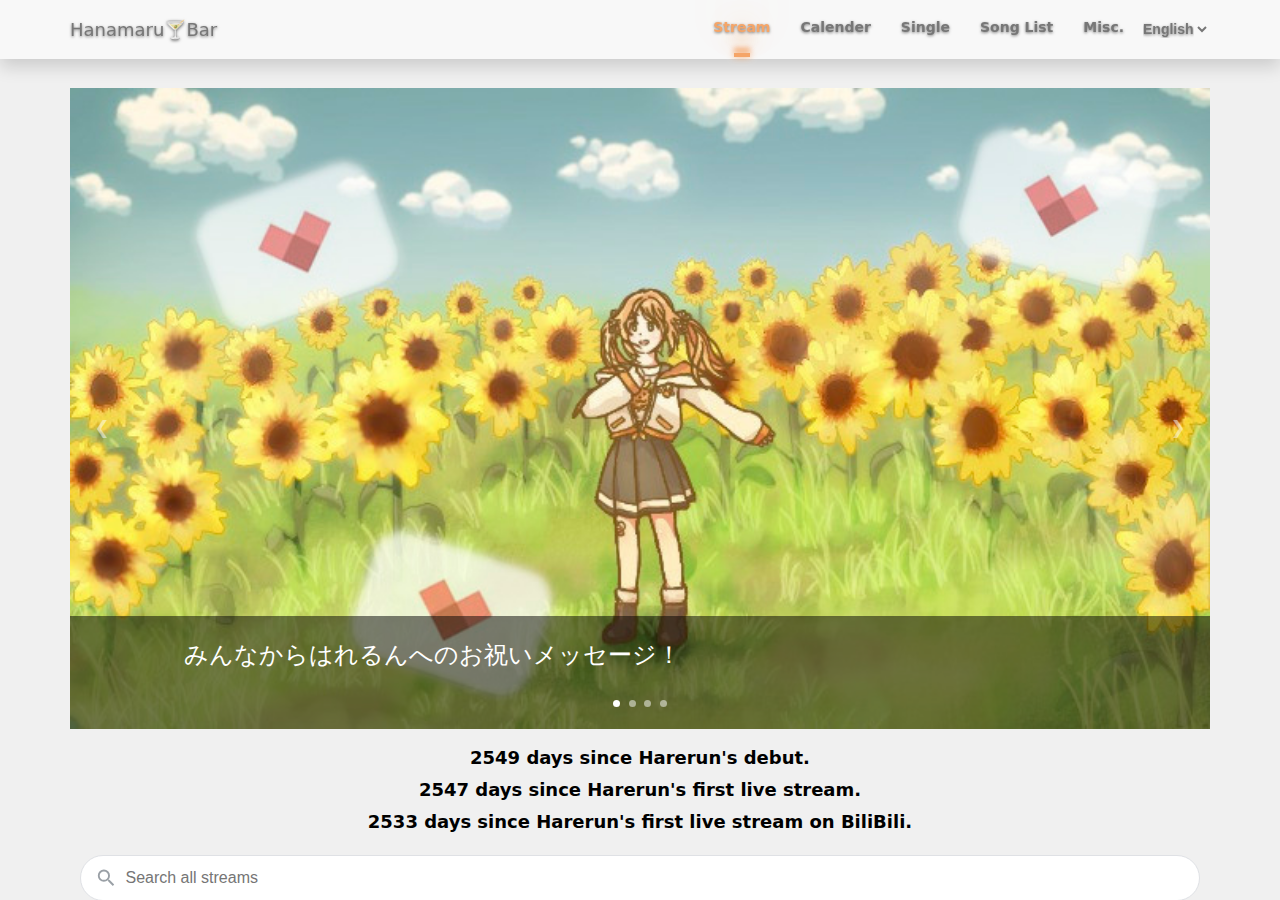
==== index.html @ 98b0ffb8 "Update the time format for Firefox" ====
<!DOCTYPE html>
<html lang="jp">
<head>
    <meta charset="utf-8">
    <meta http-equiv="X-UA-Compatible" content="IE=edge">
    <meta name="viewport" content="width=device-width, initial-scale=1">
    <!-- The above 3 meta tags *must* come first in the head; any other head content must come *after* these tags -->
    <meta name="description" content="">
    <meta name="author" content="saki">
    <link rel="icon" href="favicon.png">
    <!-- iOS Web App support -->
    <link rel="apple-touch-icon" href="ios-icon.png">
    <link rel="apple-touch-icon" sizes="60x60" href="touch-icon-60x60.png">
    <link rel="apple-touch-icon" sizes="76x76" href="touch-icon-76x76.png">
    <link rel="apple-touch-icon" sizes="120x120" href="touch-icon-120x120.png">
    <link rel="apple-touch-icon" sizes="152x152" href="touch-icon-152x152.png">
    <link rel="apple-touch-icon" sizes="167x167" href="touch-icon-167x167.png">
    <link rel="apple-touch-icon" sizes="180x180" href="touch-icon-180x180.png">
    <link rel="apple-touch-icon" sizes="1024x1024" href="touch-icon-1024x1024.png">
    <meta name="apple-mobile-web-app-status-bar-style" content="black">
    <meta name="apple-mobile-web-app-title" content="花丸はれるまとめ">
    <meta name="apple-mobile-web-app-capable" content="yes">

    <title>花丸はれるまとめ</title>
    <!-- CSS -->
    <link href="css/harerun.css?ver=4" rel="preload" crossorigin="anonymous" as="style">
    <link href="css/harerun.css?ver=4" rel="stylesheet" crossorigin="anonymous">
    <script type="text/javascript" src="js/theme-loader.js?dev=230320"></script>

    <!-- Global site tag (gtag.js) - Google Analytics -->
    <script async src="https://www.googletagmanager.com/gtag/js?id=G-SH2SCGTXYC"></script>
    <script>
        window.dataLayer = window.dataLayer || [];
        function gtag(){dataLayer.push(arguments);}
        gtag('js', new Date());
        gtag('config', 'G-SH2SCGTXYC');
    </script>
</head>
<body id="page-body">
<div class="scene" id="scene-splash">
    <img src="splash-icon.png" id="splash-icon" />
    <div id="splash-loader">
        <p id="splash-info"></p>
        <div id="splash-progress">
            <div id="splash-progressbar"></div>
        </div>
    </div>
</div>
<script type="text/javascript" src="js/app_boot.js?dev=230320"></script>
<div class="scene" id="scene-main">
    <header id="app-header">
        <div class="container">
            <a id="nav-brand"></a>
            <div id="navbar">
                <ul>
                    <li id="item-stream" class="nav-item active"><a class="nav-link" aria-current="page" href="#" id="nav-stream"></a></li>
                    <li id="item-calender" class="nav-item"><a class="nav-link" href="#calender" id="nav-calender"></a></li>
                    <li id="item-single" class="nav-item"><a class="nav-link" href="#single" id="nav-single"></a></li>
                    <li id="item-songs" class="nav-item"><a class="nav-link" href="#setori" id="nav-songs"></a></li>
                    <li id="item-misc" class="nav-item"><a class="nav-link" href="#misc" id="nav-misc"></a></li>
                    <select class="language-select" id="nav-language" onchange="app_refresh_language('nav-language')">
                    </select>
                </ul>
            </div>
        </div>
    </header>
    <div id="hareru-banner">
        <div class="container">
            <div id="hareru-links">
                <button type="button" class="btn hnmr-btn"><a class="button-icon icon-twitter"></a><a id="harerun-twitter"></a></button>
                <button type="button" class="btn hnmr-btn"><a class="button-icon icon-youtube"></a><a id="harerun-youtube"></a></button>
                <button type="button" class="btn hnmr-btn"><a class="button-icon icon-bilibili"></a><a id="harerun-bilibili"></a></button>
                <button type="button" class="btn hnmr-btn"><a class="button-icon icon-fanbox"></a><a id="harerun-fanbox"></a></button>
            </div>
        </div>
    </div>
    <div id="hareru-birthday-banner" hidden>
        <div class="container" id="hareru-birthday-content">
            <p id="hareru-birthday-text"></p>
            <a id="hareru-birthday-live" href="">
                <img id="hareru-birthday-image" src="/asserts/birthday.jpg" hidden />
            </a>
        </div>
    </div>
    <div id="app-panel"></div>
    <footer>
        <div class="container">
            <div class="footer-links">
                <div class="footer-row">
                    <h5 id="f-stores"></h5>
                    <li><a id="f-booth" href="https://hanamaruhareru.booth.pm/" target="_blank"></a></li>
                    <li><a id="f-fanbox" href="https://hanamaruhareru.fanbox.cc/" target="_blank"></a></li>
                </div>
                <div class="footer-row">
                    <h5 id="f-channels"></h5>
                    <li><a id="f-twitter" href="https://twitter.com/hanamaruhareru" target="_blank"></a></li>
                    <li><a id="f-twitcasting" href="https://twitcasting.tv/c:hanamaruhareru" target="_blank" hidden></a></li>
                    <li><a id="f-youtube" href="https://www.youtube.com/channel/UCyIcOCH-VWaRKH9IkR8hz7Q" target="_blank"></a></li>
                    <li><a id="f-bilibili" href="https://space.bilibili.com/441381282" target="_blank"></a></li>
                </div>
                <div class="footer-row">
                    <h5 id="f-lives-info"></h5>
                    <li><a id="f-bilibili-schedule" href="https://live.bilibili.com/p/html/live-web-calendar/index.html#/search?id=441381282" target="_blank"></a></li>
                    <li><a id="f-bilibili-live" href="https://live.bilibili.com/21547895" target="_blank"></a></li>
                </div>
            </div>
            <p id="f-license"></p>
        </div>
    </footer>
</div>
<!-- Placed at the end of the document so the pages load faster -->
<!-- Language UI -->
<script type="text/javascript" src="js/i18n/zh_cn.js?dev=230320"></script>
<script type="text/javascript" src="js/i18n/jp.js?dev=230320"></script>
<script type="text/javascript" src="js/i18n/en.js?dev=230320"></script>
<!-- App Components -->
<script type="text/javascript" src="js/app_kernel.js?dev=230320"></script>
<script type="text/javascript" src="js/chart.min.js?dev=230320"></script>
<script type="text/javascript" src="js/voice-button.js?dev=230320"></script>
<script type="text/javascript" src="js/song-list.js?dev=230320"></script>
<script type="text/javascript" src="js/forecast.js?dev=230320"></script>
<script type="text/javascript" src="js/stream.js?dev=230320"></script>
<script type="text/javascript" src="js/calender.js?dev=230320"></script>
<script type="text/javascript" src="js/single.js?dev=230320"></script>
<script type="text/javascript" src="js/misc.js?dev=230320"></script>
<script type="text/javascript" src="js/app_database.js?dev=230320"></script>
<script type="text/javascript" src="js/router.js?dev=230320"></script>
<script>
    // The application boots here.
    splash_boot();
</script>
</body>
</html>
---- css/harerun.css ----
:root {
    --header-height: 59px;

    --body-font-size: 1rem;
    --body-font-weight: 400;
    --body-line-height: 1.5;
}

.time-row a > *, td a > * {
    margin-bottom: 3px;
    vertical-align: middle;
    display: inline-block;
    line-height: 1em;
}

.button-icon {
    width: 20px;
    height: 20px;
    box-sizing: border-box;
    margin-right: 5px;
    margin-top: auto;
    margin-bottom: auto;
}

.text-icon {
    width: 1.2em;
    height: 1.2em;
    margin-right: 5px;
}

.container-spacing {
    padding-top: 15px;
}

.large-container-spacing {
    padding-top: 30px;
}

.icon-twitter {
    background-image: url("/asserts/twitter.ico");
    background-repeat: no-repeat;
    background-size: cover;
    background-position: center center;
}

.icon-fanbox {
    background-image: url("/asserts/fanbox.ico");
    background-repeat: no-repeat;
    background-size:cover;
    background-position: center center;
}

.icon-youtube {
    background-image: url("/asserts/youtube.ico");
    background-repeat: no-repeat;
    background-size:cover;
    background-position: center center;
}

.icon-bilibili {
    background-image: url("/asserts/bilibili.ico");
    background-repeat: no-repeat;
    background-size:cover;
    background-position: center center;
}

.clickable-header {
    cursor: pointer;
}

.btn {
    display: inline-block;
    font-weight: 400;
    line-height: 1.5;
    color: #212529;
    text-align: center;
    text-decoration: none;
    vertical-align: middle;
    cursor: pointer;
    -webkit-user-select: none;
    -moz-user-select: none;
    user-select: none;
    background-color: transparent;
    border: 1px solid transparent;
    padding: .375rem .75rem;
    font-size: 1rem;
    border-radius: .25rem;
    transition: color .15s ease-in-out,background-color .15s ease-in-out,border-color .15s ease-in-out,box-shadow .15s ease-in-out;
}

button > * {
    vertical-align: middle;
    display: inline-block;
}

body {
    font-family: system-ui,-apple-system,"Segoe UI",Roboto,"Helvetica Neue",Arial,"Noto Sans","Liberation Sans",sans-serif,"Apple Color Emoji","Segoe UI Emoji","Segoe UI Symbol","Noto Color Emoji";
    font-size: var(--body-font-size);
    font-weight: var(--body-font-weight);
    line-height: var(--body-line-height);
    background-color: rgba(var(--main-color));
    color: rgb(var(--text-color));
    text-align: center;
    text-shadow: 0 1px 3px rgb(0 0 0 / 50%);
}

p {
    margin-block-start: 1em;
    margin-block-end: 1em;
    margin-inline-start: 0;
    margin-inline-end: 0;
}

.scene {
    overflow: auto;
    position: absolute;
    top: 0;
    right: 0;
    bottom: 0;
    left: 0;
}

.nav {
    display: flex;
    flex-wrap: wrap;
    padding-left: 0;
    margin-bottom: 0;
    list-style: none;
}

/* NAV Pills */
.nav-pills>li {
    float: left;
}

.nav-pills>li.active>a, .nav-pills>li.active>a:focus, .nav-pills>li.active>a:hover {
    background-color: rgb(var(--main-color));
    color: #fff!important;
}

.nav-pills>li>a {
    border-radius: 4px;
    position: relative;
    display: block;
    padding: 10px 15px;
}

.nav-pills svg {
    vertical-align: middle;
}

#scene-splash {
    background: #ffcf4f;
    z-index: 870;
}

#splash-icon {
    position: absolute;
    max-width: 100%;
    top: 0;
    bottom: 0;
    left: 0;
    right: 0;
    margin: auto;
}

#splash-loader {
    position: absolute;
    bottom: 0;
    width: 100%;
    margin-bottom: 2em;
}

#splash-progress {
    background-color: #e9ecef;
    border-radius: 0.25rem;
    width: 61.8%;
    height: 1rem;
    font-size: .75rem;
    margin-left: auto;
    margin-right: auto;
    left: 0;
    right: 0;
    bottom: 2em;
}

#splash-info {
    opacity: 0.6;
    font-size: 12px;
}

#splash-progressbar {
    height: 1rem;
    width: 0;
    background-image: linear-gradient(45deg,rgba(255,255,255,.15) 25%,transparent 25%,transparent 50%,rgba(255,255,255,.15) 50%,rgba(255,255,255,.15) 75%,transparent 75%,transparent);
    background-size: 1rem 1rem;
    background-color: rgb(255, 193, 7)!important;
}

.row {
    --bs-gutter-x: 1.5rem;
    --bs-gutter-y: 0;
    display: flex;
    flex-wrap: wrap;
    margin-top: calc(-1 * var(--bs-gutter-y));
    margin-right: calc(-.5 * var(--bs-gutter-x));
    margin-left: calc(-.5 * var(--bs-gutter-x));
}

.row>* {
    /*padding-right: calc(var(--bs-gutter-x) * .5);*/
    /*padding-left: calc(var(--bs-gutter-x) * .5);*/
    margin-top: var(--bs-gutter-y);
}

@media screen and (max-width: 300px) {
    .slide-text p {
        font-size: 1.3em!important;
    }
}

@media screen and (max-width: 576px) {
    .container {
        max-width: 100%;
        margin-left: .75rem;
        margin-right: .75rem;
    }
    .row>* {
        flex: 0 0 auto;
        width: 100%;
    }
}

@media screen and (min-width: 576px) and (max-width: 768px) {
    .container {
        max-width: 100%;
        margin-left: .75rem;
        margin-right: .75rem;
    }
    .row>* {
        flex: 0 0 auto;
        width: 50%;
    }
}

@media screen and (min-width: 768px) and (max-width: 992px) {
    .container {
        max-width: 720px;
        margin-right: auto;
        margin-left: auto;
    }
    .row>* {
        flex: 0 0 auto;
        width: 25%;
    }
}

@media screen and (min-width: 992px) and (max-width: 1200px) {
    .container {
        max-width: 960px;
        margin-right: auto;
        margin-left: auto;
    }
    .row>* {
        flex: 0 0 auto;
        width: 25%;
    }
}

@media screen and (min-width: 1200px) and (max-width: 1400px) {
    .container {
        max-width: 1140px;
        margin-right: auto;
        margin-left: auto;
    }
    .row>* {
        flex: 0 0 auto;
        width: 25%;
    }
}

@media screen and (min-width: 1400px) {
    .container {
        max-width: 1320px;
        margin-right: auto;
        margin-left: auto;
    }
    .row>* {
        flex: 0 0 auto;
        width: 25%;
    }
}

/* Header */
header {
    background-color: #f8f8f8;
    width: 100%;
    z-index: 806;
    text-align: center;
    height: var(--header-height);
}

header a {
    text-decoration: none;
}

header a:hover {
    color: rgb(var(--main-color));
}

header > .container {
    flex-wrap: inherit;
    align-items: center;
    justify-content: space-between;
}

header ul {
    margin-top: 0;
    list-style: none;
}

header .nav-item a {
    color: #777;
    font-size: 14px;
    padding: 15px;
    font-weight: bold;
}

header .nav-item.active a {
    color: rgb(var(--main-color));
    font-weight: bold;
}

#navbar li a {
    display: block;
}

/* Banner */
#hareru-banner {
    box-shadow: inset 0 -.5rem 1rem rgba(0,0,0,.15)!important;
}

#hareru-banner .container {
    position: relative;
    height: 100%;
}
#hareru-links {
    position: absolute;
    bottom: 0;
    right: 0;
    text-align: right;
}
.hnmr-btn {
    background-color: rgba(0, 0, 0, .3);
    color: rgba(255, 255, 255, 1.0);
    border-color: rgba(0, 0, 0, 0);
    margin-bottom: 5px;
    margin-right: 5px;
    font-size: 14px;
}
.hnmr-btn.active, .hnmr-btn:hover {
    color: #000;
    background-color: #f9fafb;
    border-color: #f9fafb;
}

/* main panel */
#hareru-birthday-banner {
    color: rgb(var(--text-color));
    background-color: rgba(var(--background-color));
}

#hareru-birthday-content {
    font-weight: bold;
    font-size: large;
}

#hareru-birthday-image {
    padding-top: 1em;
    width: 100%;
}

#hareru-birthday-content > * {
    margin: 0;
}

#app-panel {
    color: rgb(var(--text-color));
    background-color: rgba(var(--background-color));
    box-sizing: border-box;
}

#app-panel .container {
    text-align: left;
    text-shadow: none;
    font-size: 14px;
}

#app-panel a {
    color: rgba(var(--text-color), 1);
    text-decoration: none;
}

#app-panel a:hover {
    text-shadow: 0 1px 3px rgba(var(--text-color), .5);
}

/* search box */
.search-border {
    background-color: #fff;
    display: flex;
    border: 1px solid #dfe1e5;
    box-shadow: none;
    border-radius: 24px;
    z-index: 3;
    height: 44px;
    margin: 10px 10px 10px 10px;
    width: auto;
}

.search-icon {
    color: #9aa0a6;
    display: block;
    width: 24px;
    line-height: 24px;
    margin-left: 14px;
}

.search-icon path {
    color: #9aa0a6;
    fill: currentColor;
    line-height: 24px;
}

.search-text-box {
    margin: auto 15px auto 0;
    padding: 0.375rem 0.75rem 0.375rem 8px;
    box-shadow: none!important;
    border: none;
    outline: none;
    background-color: transparent;
    display: block;
    width: 100%;
    font-size: 1rem;
    font-weight: 400;
    line-height: 1.5;
    color: #212529;
}

.search-counter {
    margin-top: 5px;
    margin-bottom: 10px;
    margin-left: 55px;
    color: rgb(var(--hint-color));
}

.search-option {
    margin-left: 20px;
}

.stream-option {
    display: inline-block;
}

.stream-option > * {
    vertical-align: middle;
    display: inline-block;
}

#stream-search-option {
    cursor: pointer;
}

.statistic-counter {
    margin-left: 0;
}

.top-tap-margin {
    margin-top: 5px;
}

/* day counter */
#day-counter {
    margin-bottom: 20px;
}

#day-counter div {
    text-align: center;
    margin-top: 5px;
    margin-bottom: 5px;
    font-weight: bold;
    font-size: large;
}

/* forecast border */
.alert {
    position: relative;
    padding: 10px 1rem 10px 1rem;
    margin-bottom: 1rem;
    border: 1px solid transparent;
    border-radius: .25rem;
}

.alert-info {
    color: #055160;
    background-color: #cff4fc;
    border-color: #b6effb;
}

#forecast a {
    color: #055160;
}

/* slides */
.slide-container {
    position: relative;
    margin: auto auto 15px;
}

/* Hide the images by default */
.slide-page {
    display: none;
}

.slide-image {
    width: 100%;
    vertical-align: middle;
}

/* Next & previous buttons */
.slide-button {
    cursor: pointer;
    position: absolute;
    font-weight: bold;
    font-size: 18px;
    transition: 0.6s ease;
    padding-left: 32px;
    padding-right: 32px;
    top: 0;
    width: auto;
    height: 100%;
    user-select: none;
}

.slide-button p {
    position: absolute;
    top: 50%;
    left: 50%;
    transform: translate(-50%, -50%);
    color: rgba(255, 255, 255, 0.5);
}

.slide-prev {
    border-radius: 0 3px 3px 0;
}

.slide-next {
    right: 0;
    border-radius: 3px 0 0 3px;
}

.slide-text {
    position: absolute;
    color: #fff;
    background-color: rgba(0,0,0,0.5);
    text-align: left;
    width: 100%;
    left: 0;
    bottom: 0;
    padding-top: 25px;
    padding-bottom: 60px;
    right: 0;
    transition: 0.6s ease;
}

.slide-text p {
    margin: 0;
    font-size: 1.7em;
    padding-left: 10%;
    padding-right: 10%;
    font-weight: 500;
    line-height: 1.2;
}

.slide-dot {
    cursor: pointer;
    height: 7px;
    width: 7px;
    margin: 0 2px;
    background-color: rgba(255, 255, 255, 0.5);
    border-radius: 50%;
    display: inline-block;
    transition: background-color 0.6s ease;
}

.slide-indicator {
    text-align: center;
    position: absolute;
    bottom: 0;
    left: 0;
    right: 0;
    margin-left: auto;
    margin-right: auto;
    margin-bottom: 1rem;
}

.slide-active, .slide-dot:hover {
    background-color: #fff;
}

.slide-fade {
    animation-name: slide-fade;
    animation-duration: 1.5s;
}

@keyframes slide-fade {
    from {opacity: .4}
    to {opacity: 1}
}

/* table */
table {
    --bs-table-color: #212529;
    --bs-table-bg: transparent;
    --bs-table-border-color: #dee2e6;
    --bs-table-accent-bg: transparent;
    --bs-table-striped-color: #212529;
    --bs-table-striped-bg: rgba(0, 0, 0, 0.05);
    --bs-table-active-color: #212529;
    --bs-table-active-bg: rgba(0, 0, 0, 0.1);
    --bs-table-hover-color: #212529;
    --bs-table-hover-bg: rgba(0, 0, 0, 0.075);
    width: 100%;
    margin-bottom: 1rem;
    color: rgb(var(--text-color));
    vertical-align: top;
    border-color: var(--bs-table-border-color);
    border-collapse: collapse;
}

table > thead {
    border-bottom: 3px solid rgba(var(--main-color), 0.5);
}

td {
    display: table-cell;
    vertical-align: inherit;
}

table>:not(caption)>*>* {
    padding: .5rem .5rem;
    background-color: var(--bs-table-bg);
    border-bottom-width: 1px;
    box-shadow: inset 0 0 0 9999px var(--bs-table-accent-bg);
}

table>tbody>tr:nth-of-type(odd)>* {
    --bs-table-accent-bg: rgba(var(--main-color), 0.05);
    color: rgb(var(--text-color));
}

table>:not(caption)>*>* {
    border-bottom-width: 0;
}

table>:not(:first-child) {
    border-top-width: 0;
}

.table-stretch {
    width: 100%;
}

.table-icon {
    padding-left: 15px;
}

.half-opacity-text {
    opacity: 0.5;
}

.float-to-right {
    float: right;
}

/* Calenders */
#calender-head th {
    text-align: center;
    width: 14%;
}

#horizontal-calender, #horizontal-calender tr, #horizontal-calender td {
    vertical-align: top;
}

#calender-days>tr, #calender-days>tr>td {
    min-height: 80px;
}

.vertical-rest-day {
    color: rgb(var(--main-color));
}

#calender-month-selector {
    display: block;
    text-align: center;
    margin-bottom: 15px;
}

#calender-month-selector > * {
    display: inline-block;
}

.calender-select {
    background-color: #fff;
    color: #000;
    font-size: 16px;
    padding: .5em .5em .5em .5em;
    border: 0;
    margin: 0;
    border-radius: 3px;
    text-indent: 0.01px;
    text-overflow: '';
    -webkit-appearance: button;
}

.calender-select * {
    padding-top: 1em;
    padding-bottom: 1em;
}

.calender-item-select {
    background-color: rgba(var(--light-color), 0.4)!important;
}

.calender-today {
    background-color: rgba(var(--light-color), 0.2)!important;
}

.calender-dropdown {
    position: relative;
    display: inline-block;
    vertical-align: middle;
}

.calender-dropdown::before,
.calender-dropdown::after {
    content: "";
    position: absolute;
    pointer-events: none;
}

#calender-day-viewer {
    width: 100%;
    text-align: center;
    margin-left: 0;
}

#calender-day-items tr {
    min-height: 50px;
    height: 50px;
}

#calender-day-items tr > td {
    vertical-align: middle;
}

#calender-day-viewer td span {
    width: 100%;
    height: 100%;
}

#calender-day-viewer>:not(caption)>*>* {
    padding: 0;
}

.calender-has-stream::after {
    display: flex;
    position: relative;
    content: "​";
    width: 1em;
    height: 0.3em;
    left: 0;
    right: 0;
    bottom: 0;
    margin-left: auto;
    margin-right: auto;
    /*margin: 0 auto 0;*/
    background-color: rgb(var(--main-color));
}

.card {
    position: relative;
    display: flex;
    flex-direction: column;
    min-width: 0;
    word-wrap: break-word;
    background-clip: border-box;
    border: 1px solid rgba(0,0,0,.125);
    border-radius: .25rem;
    background-color: rgb(var(--background-color));
}

.card-img, .card-img-top {
    border-top-left-radius: calc(.25rem - 1px);
    border-top-right-radius: calc(.25rem - 1px);
}

.card-img-top {
    object-fit: cover;
}

.shadow-sm {
    box-shadow: 0 .125rem .25rem rgba(0,0,0,.075)!important;
}

.main-content a {
    color: rgba(var(--text-color), 1);
    text-decoration: none;
}

.card-body {
    flex: 1 1 auto;
    padding: 1rem 1rem;
}

.col {
    box-sizing: border-box;
    color: rgb(var(--text-color));
    max-width: 100%;
    padding-right: calc(var(--bs-gutter-x) * .5);
    padding-left: calc(var(--bs-gutter-x) * .5);
    margin-top: 24px;
}

.col p {
    margin-top: 0;
    margin-bottom: 1em;
}

.card-body button {
    padding: 0.25rem 0.5rem;
    font-size: .875rem;
    border-radius: 0.2rem;
    color: rgb(var(--button-text));
    background-color: rgb(var(--button-color));
    border-color: rgb(var(--button-color));
    vertical-align: top;
}

.card-body button a {
    display: inline-block;
}

#single-results {
    margin-top: -24px;
    margin-left: -12px;
    margin-right: -12px;
}

#sl-s-limited .search-counter {
    margin-left: 0;
}

/* Song details */
.sl-live-title {
    font-weight: 500;
    line-height: 1.2;
    font-size: 30px;
    margin-top: 20px;
    margin-bottom: 10px;
}

#sl-live-url a > *, .song-post a > * {
    margin-top: 2px;
    vertical-align: top;
    display: inline-block;
    line-height: 1em;
}

#sl-panel ol {
    margin-top: 0;
    margin-bottom: 1rem;
}

/* Greeting */
#misc-panel-greeting h3 {
    font-size: 1.75rem;
    margin-top: 0;
    margin-bottom: 0.5rem;
    font-weight: 500;
    line-height: 1.2;
    margin-block-start: 1em;
    margin-block-end: 1em;
    margin-inline-start: 0px;
    margin-inline-end: 0px;
}

#misc-panel-greeting ul {
    padding-left: 1.5rem;
    box-sizing: border-box;
    margin-top: 0;
    margin-bottom: 1rem;
    display: block;
    list-style-type: disc;
    margin-block-start: 1em;
    margin-block-end: 1em;
    margin-inline-start: 0px;
    margin-inline-end: 0px;
    padding-inline-start: 40px;
}

/* Voice Button */
/* voice buttons */
.voice-button-title {
    text-align: center;
    font-size: 20px;
    padding: 2px 0;
}

.voice-items {
    display: flex;
    justify-content: center;
    margin-top: 10px;
    flex-wrap: wrap;
    padding-left: 0;
}

.voice-item {
    list-style: none;
    display: list-item;
    text-align: -webkit-match-parent;
}

.voice-playing {
    background: #564ff7 !important;
    color: rgba(255, 255, 255, 0) !important;
}

.voice-button {
    background: #373737;
    color: #fff;
    border-radius: 15px;
    padding-left: 12px;
    padding-right: 12px;
    min-height: 30px;
    line-height: 30px;
    margin: 4px 4px;
    min-width: 60px;
    text-align: center;
    cursor: pointer;
    position: relative;
}

.voice-button-icon {
    color: #ffffff!important;
    position: absolute;
    width: 100%;
    height: 100%;
    margin-left: -1.0rem;
    vertical-align: middle;
}

.voice-button-icon svg {
    margin-top: 8px;
}

#misc-about-title {
    display: block;
    margin-block-start: 1em;
    margin-block-end: 1em;
    margin-inline-start: 0;
    margin-inline-end: 0;
    margin-top: 15px;
    margin-bottom: .5rem;
    font-weight: 500;
    line-height: 1.2;
    font-size: calc(1.3rem + .6vw);
}

/* PC version styles */
@media screen and (min-width: 767px) {
    #hareru-birthday-content {
        padding-top: 1.5em;
    }

    #app-panel {
        padding-top: 14px;
        padding-bottom: 14px;
    }

    #nav-language {
        background-color: rgb(248, 248, 248);
        color: #777;
        font-size: 14px;
        font-weight: bold;
        text-shadow: 0 1px 3px rgb(0 0 0 / 50%);
        /*padding: 0em .2em .5em .5em;*/
        border: 0;
        margin: 0;
        border-radius: 3px;
        text-indent: 0.01px;
        text-overflow: '';
        -webkit-appearance: button;
    }

    #nav-language::after {
        display: block;
        content: "​";
        width: 1em;
        margin: 0 auto 0;
        height: 0.3em;
        background-color: rgb(var(--main-color));
    }

    .calender-select * {
        padding-top: 1em;
        padding-bottom: 1em;
    }

    #mobile-banner, #mobile-links, #mobile-foreground {
        display: none;
    }

    /* Header */
    header {
        position: sticky;
        top: 0;
        box-shadow: 0 .5rem 1rem rgba(0,0,0,.15)!important;
    }
    #nav-brand {
        color: #777;
        font-size: 18px;
        padding-top: 16px;
        padding-bottom: 16px;
        cursor: pointer;
        text-decoration: none;
        white-space: nowrap;
    }
    header > .container {
        display: flex;
    }
    header ul {
        margin-left: auto!important;
        margin-bottom: 0;
        padding-left: 0;
        display: flex;
    }
    #navbar {
        display: flex!important;
        flex-basis: auto;
        flex-grow: 1;
        align-items: center;
    }
    #navbar .nav-item.active::after {
        display: block;
        content: "​";
        width: 1em;
        margin: 0 auto 0;
        height: 0.3em;
        background-color: rgb(var(--main-color));
        box-shadow: 0 0 7px var(--light-0),0 -5px 5px var(--light-1),0 -15px 15px var(--light-2),0 -25px 25px var(--light-3),0 -45px 45px var(--light-4);
    }

    .slide-button:hover p {
        color: rgba(255,255,255);
    }

    .slide-container {
        width: 100%;
    }
    /* Footer */
    footer {
        background-color: rgb(var(--main-color));
        padding-top: 15px;
        padding-bottom: 30px;
        color: #fff;
        text-align: left;
        font-size: 14px;
    }

    footer a, footer a:focus, footer a:hover {
        color: #fff;
        text-decoration: none;
        text-shadow: 0 1px 3px rgb(0 0 0 / 50%);
    }

    footer a:hover {
        text-shadow: 0 1px 3px rgb(var(--main-color));
    }

    .footer-links {
        display: flex;
        margin-bottom: 20px;
    }

    .footer-row {
        width: 20%;
    }

    .footer-row+.footer-row {
        margin-left: 15px;
    }

    .footer-row li {
        list-style: none outside none;
        margin-bottom: 5px;
    }

    .footer-row h5 {
        font-size: 14px;
        font-weight: bold;
        margin-top: 8px;
        margin-bottom: 0.5rem;
    }

    /*Calender*/
    #horizontal-calender {
        display: table;
    }
    #vertical-calender, #calender-view-type, #calender-day-view {
        display: none;
    }

    .pc-container-spacing {
        margin-top: 15px;
    }

    .col-md-8 {
        display: block;
        width: 66%;
    }

    .col-md-4 {
        display: block;
        width: 33%;
    }
    /*Song list*/
    #song-list-nav {
        margin-top: 0;
    }

    #sl-s-song-chart-area {
        max-width: 320px;
        margin: 7px auto;
        padding-bottom: 10px;
    }

    #sl-s-limited h3 {
        font-size: 1.75rem;
        margin-top: 0;
        margin-bottom: 0.5rem;
        font-weight: 500;
        line-height: 1.2;
        margin-block-start: 1em;
        margin-block-end: 1em;
        margin-inline-start: 0px;
        margin-inline-end: 0px;
        display: block;
    }

    #sl-s-limited .col-lg-6 {
        box-sizing: border-box;
        width: 50%;
        padding-left: 12px;
        padding-right: 12px;
    }
    /*Misc*/
    #misc-nav {
        margin-top: 0;
    }
    #misc-nav-language {
        display: none;
    }
}

/* Mobile version styles */
@media screen and (max-width: 766px) {
    #hareru-birthday-content {
        padding-top: 1em;
        margin-bottom: 15px;
    }

    #app-panel {
        margin-top: -15px;
        padding-top: 15px;
    }
    .ios-padding {
        padding-bottom: 12px;
    }
    /* Banner */
    #mobile-links {
        margin-top: 5px;
        margin-bottom: 5px;
        text-align: center;
    }
    #mobile-links button {
        background-color: rgb(var(--button-color));
        margin-right: 0;
        padding-left: 8px;
        padding-right: 8px;
    }
    #mobile-links a {
        color: rgb(var(--text-color));
    }

    /*header*/
    header {
        position: fixed;
        bottom: 0;
        box-shadow: 0 -0.5rem 1rem rgba(0,0,0,.15)!important;
    }
    #nav-brand, footer {
        display: none;
    }
    header ul {
        align-items: center;
        justify-content: center;
        margin-left: auto!important;
        margin-right: auto!important;
        margin-bottom: 0;
        padding: 0;
        display: table;
        width: 100%;
    }
    header ul li {
        display: table-cell;
    }
    #hareru-banner {
        display: none;
    }
    #scene-main {
        margin-bottom: var(--header-height);
    }
    header .nav-link {
        font-size: 0!important;
    }
    header .nav-link:before {
        width: 20px;
        height: 20px;
        display: inline-block;
        font-style: normal;
        font-variant: normal;
        text-rendering: auto;
    }
    header li.active .nav-link:before {
        filter: var(--light-filter);
    }
    #nav-stream:before {
        content: url("/asserts/icons/film.svg");
    }
    #nav-calender:before {
        content: url("/asserts/icons/calender.svg");
    }
    #nav-single:before {
        content: url("/asserts/icons/music.svg");
    }
    #nav-songs:before {
        content: url("/asserts/icons/chart.svg");
    }
    #nav-misc:before {
        content: url("/asserts/icons/tool.svg");
    }
    #mobile-banner, .slide-container, table {
        /*margin-left: -.75rem;*/
        /*width: 100vw;*/
        max-width: 100vw;
    }
    /* Panel */
    #app-panel {
        min-height: 100vh;
    }
    /*Calender*/
    #horizontal-calender {
        display: none;
    }
    #calender-view-type {
        justify-content: center;
        align-items: center;
        margin-bottom: 10px;
    }
    /*Song list*/
    .col-md-8 {
        box-sizing: border-box;
        display: flex;
        width: 100%;
        padding-left: 20px;
        padding-right: 20px;
    }

    .col-md-4 {
        box-sizing: border-box;
        display: flex;
        width: 100%;
        padding-left: 20px;
        padding-right: 20px;
    }

    .table-responsive {
        margin-left: -12px;
        width: 100vw;
        max-width: 100vw!important;
        overflow-y: auto;
    }

    #misc-nav {
        margin-top: 0;
    }

    #misc-nav li {
        margin-top: 14px;
    }

    #misc-nav-language {
        background-color: rgb(248, 248, 248);
        color: #777;
        font-size: 14px;
        font-weight: bold;
        text-shadow: 0 1px 3px rgb(0 0 0 / 50%);
        padding: .5em .5em .5em .5em;
        border: 0;
        margin: 14px 0 0;
        height: 41px;
        border-radius: 3px;
        text-indent: 0.01px;
        text-overflow: '';
        -webkit-appearance: button;
    }

    #nav-language {
        display: none;
    }
}
---- css/harerun.css ----
:root {
    --header-height: 59px;

    --body-font-size: 1rem;
    --body-font-weight: 400;
    --body-line-height: 1.5;
}

.time-row a > *, td a > * {
    margin-bottom: 3px;
    vertical-align: middle;
    display: inline-block;
    line-height: 1em;
}

.button-icon {
    width: 20px;
    height: 20px;
    box-sizing: border-box;
    margin-right: 5px;
    margin-top: auto;
    margin-bottom: auto;
}

.text-icon {
    width: 1.2em;
    height: 1.2em;
    margin-right: 5px;
}

.container-spacing {
    padding-top: 15px;
}

.large-container-spacing {
    padding-top: 30px;
}

.icon-twitter {
    background-image: url("/asserts/twitter.ico");
    background-repeat: no-repeat;
    background-size: cover;
    background-position: center center;
}

.icon-fanbox {
    background-image: url("/asserts/fanbox.ico");
    background-repeat: no-repeat;
    background-size:cover;
    background-position: center center;
}

.icon-youtube {
    background-image: url("/asserts/youtube.ico");
    background-repeat: no-repeat;
    background-size:cover;
    background-position: center center;
}

.icon-bilibili {
    background-image: url("/asserts/bilibili.ico");
    background-repeat: no-repeat;
    background-size:cover;
    background-position: center center;
}

.clickable-header {
    cursor: pointer;
}

.btn {
    display: inline-block;
    font-weight: 400;
    line-height: 1.5;
    color: #212529;
    text-align: center;
    text-decoration: none;
    vertical-align: middle;
    cursor: pointer;
    -webkit-user-select: none;
    -moz-user-select: none;
    user-select: none;
    background-color: transparent;
    border: 1px solid transparent;
    padding: .375rem .75rem;
    font-size: 1rem;
    border-radius: .25rem;
    transition: color .15s ease-in-out,background-color .15s ease-in-out,border-color .15s ease-in-out,box-shadow .15s ease-in-out;
}

button > * {
    vertical-align: middle;
    display: inline-block;
}

body {
    font-family: system-ui,-apple-system,"Segoe UI",Roboto,"Helvetica Neue",Arial,"Noto Sans","Liberation Sans",sans-serif,"Apple Color Emoji","Segoe UI Emoji","Segoe UI Symbol","Noto Color Emoji";
    font-size: var(--body-font-size);
    font-weight: var(--body-font-weight);
    line-height: var(--body-line-height);
    background-color: rgba(var(--main-color));
    color: rgb(var(--text-color));
    text-align: center;
    text-shadow: 0 1px 3px rgb(0 0 0 / 50%);
}

p {
    margin-block-start: 1em;
    margin-block-end: 1em;
    margin-inline-start: 0;
    margin-inline-end: 0;
}

.scene {
    overflow: auto;
    position: absolute;
    top: 0;
    right: 0;
    bottom: 0;
    left: 0;
}

.nav {
    display: flex;
    flex-wrap: wrap;
    padding-left: 0;
    margin-bottom: 0;
    list-style: none;
}

/* NAV Pills */
.nav-pills>li {
    float: left;
}

.nav-pills>li.active>a, .nav-pills>li.active>a:focus, .nav-pills>li.active>a:hover {
    background-color: rgb(var(--main-color));
    color: #fff!important;
}

.nav-pills>li>a {
    border-radius: 4px;
    position: relative;
    display: block;
    padding: 10px 15px;
}

.nav-pills svg {
    vertical-align: middle;
}

#scene-splash {
    background: #ffcf4f;
    z-index: 870;
}

#splash-icon {
    position: absolute;
    max-width: 100%;
    top: 0;
    bottom: 0;
    left: 0;
    right: 0;
    margin: auto;
}

#splash-loader {
    position: absolute;
    bottom: 0;
    width: 100%;
    margin-bottom: 2em;
}

#splash-progress {
    background-color: #e9ecef;
    border-radius: 0.25rem;
    width: 61.8%;
    height: 1rem;
    font-size: .75rem;
    margin-left: auto;
    margin-right: auto;
    left: 0;
    right: 0;
    bottom: 2em;
}

#splash-info {
    opacity: 0.6;
    font-size: 12px;
}

#splash-progressbar {
    height: 1rem;
    width: 0;
    background-image: linear-gradient(45deg,rgba(255,255,255,.15) 25%,transparent 25%,transparent 50%,rgba(255,255,255,.15) 50%,rgba(255,255,255,.15) 75%,transparent 75%,transparent);
    background-size: 1rem 1rem;
    background-color: rgb(255, 193, 7)!important;
}

.row {
    --bs-gutter-x: 1.5rem;
    --bs-gutter-y: 0;
    display: flex;
    flex-wrap: wrap;
    margin-top: calc(-1 * var(--bs-gutter-y));
    margin-right: calc(-.5 * var(--bs-gutter-x));
    margin-left: calc(-.5 * var(--bs-gutter-x));
}

.row>* {
    /*padding-right: calc(var(--bs-gutter-x) * .5);*/
    /*padding-left: calc(var(--bs-gutter-x) * .5);*/
    margin-top: var(--bs-gutter-y);
}

@media screen and (max-width: 300px) {
    .slide-text p {
        font-size: 1.3em!important;
    }
}

@media screen and (max-width: 576px) {
    .container {
        max-width: 100%;
        margin-left: .75rem;
        margin-right: .75rem;
    }
    .row>* {
        flex: 0 0 auto;
        width: 100%;
    }
}

@media screen and (min-width: 576px) and (max-width: 768px) {
    .container {
        max-width: 100%;
        margin-left: .75rem;
        margin-right: .75rem;
    }
    .row>* {
        flex: 0 0 auto;
        width: 50%;
    }
}

@media screen and (min-width: 768px) and (max-width: 992px) {
    .container {
        max-width: 720px;
        margin-right: auto;
        margin-left: auto;
    }
    .row>* {
        flex: 0 0 auto;
        width: 25%;
    }
}

@media screen and (min-width: 992px) and (max-width: 1200px) {
    .container {
        max-width: 960px;
        margin-right: auto;
        margin-left: auto;
    }
    .row>* {
        flex: 0 0 auto;
        width: 25%;
    }
}

@media screen and (min-width: 1200px) and (max-width: 1400px) {
    .container {
        max-width: 1140px;
        margin-right: auto;
        margin-left: auto;
    }
    .row>* {
        flex: 0 0 auto;
        width: 25%;
    }
}

@media screen and (min-width: 1400px) {
    .container {
        max-width: 1320px;
        margin-right: auto;
        margin-left: auto;
    }
    .row>* {
        flex: 0 0 auto;
        width: 25%;
    }
}

/* Header */
header {
    background-color: #f8f8f8;
    width: 100%;
    z-index: 806;
    text-align: center;
    height: var(--header-height);
}

header a {
    text-decoration: none;
}

header a:hover {
    color: rgb(var(--main-color));
}

header > .container {
    flex-wrap: inherit;
    align-items: center;
    justify-content: space-between;
}

header ul {
    margin-top: 0;
    list-style: none;
}

header .nav-item a {
    color: #777;
    font-size: 14px;
    padding: 15px;
    font-weight: bold;
}

header .nav-item.active a {
    color: rgb(var(--main-color));
    font-weight: bold;
}

#navbar li a {
    display: block;
}

/* Banner */
#hareru-banner {
    box-shadow: inset 0 -.5rem 1rem rgba(0,0,0,.15)!important;
}

#hareru-banner .container {
    position: relative;
    height: 100%;
}
#hareru-links {
    position: absolute;
    bottom: 0;
    right: 0;
    text-align: right;
}
.hnmr-btn {
    background-color: rgba(0, 0, 0, .3);
    color: rgba(255, 255, 255, 1.0);
    border-color: rgba(0, 0, 0, 0);
    margin-bottom: 5px;
    margin-right: 5px;
    font-size: 14px;
}
.hnmr-btn.active, .hnmr-btn:hover {
    color: #000;
    background-color: #f9fafb;
    border-color: #f9fafb;
}

/* main panel */
#hareru-birthday-banner {
    color: rgb(var(--text-color));
    background-color: rgba(var(--background-color));
}

#hareru-birthday-content {
    font-weight: bold;
    font-size: large;
}

#hareru-birthday-image {
    padding-top: 1em;
    width: 100%;
}

#hareru-birthday-content > * {
    margin: 0;
}

#app-panel {
    color: rgb(var(--text-color));
    background-color: rgba(var(--background-color));
    box-sizing: border-box;
}

#app-panel .container {
    text-align: left;
    text-shadow: none;
    font-size: 14px;
}

#app-panel a {
    color: rgba(var(--text-color), 1);
    text-decoration: none;
}

#app-panel a:hover {
    text-shadow: 0 1px 3px rgba(var(--text-color), .5);
}

/* search box */
.search-border {
    background-color: #fff;
    display: flex;
    border: 1px solid #dfe1e5;
    box-shadow: none;
    border-radius: 24px;
    z-index: 3;
    height: 44px;
    margin: 10px 10px 10px 10px;
    width: auto;
}

.search-icon {
    color: #9aa0a6;
    display: block;
    width: 24px;
    line-height: 24px;
    margin-left: 14px;
}

.search-icon path {
    color: #9aa0a6;
    fill: currentColor;
    line-height: 24px;
}

.search-text-box {
    margin: auto 15px auto 0;
    padding: 0.375rem 0.75rem 0.375rem 8px;
    box-shadow: none!important;
    border: none;
    outline: none;
    background-color: transparent;
    display: block;
    width: 100%;
    font-size: 1rem;
    font-weight: 400;
    line-height: 1.5;
    color: #212529;
}

.search-counter {
    margin-top: 5px;
    margin-bottom: 10px;
    margin-left: 55px;
    color: rgb(var(--hint-color));
}

.search-option {
    margin-left: 20px;
}

.stream-option {
    display: inline-block;
}

.stream-option > * {
    vertical-align: middle;
    display: inline-block;
}

#stream-search-option {
    cursor: pointer;
}

.statistic-counter {
    margin-left: 0;
}

.top-tap-margin {
    margin-top: 5px;
}

/* day counter */
#day-counter {
    margin-bottom: 20px;
}

#day-counter div {
    text-align: center;
    margin-top: 5px;
    margin-bottom: 5px;
    font-weight: bold;
    font-size: large;
}

/* forecast border */
.alert {
    position: relative;
    padding: 10px 1rem 10px 1rem;
    margin-bottom: 1rem;
    border: 1px solid transparent;
    border-radius: .25rem;
}

.alert-info {
    color: #055160;
    background-color: #cff4fc;
    border-color: #b6effb;
}

#forecast a {
    color: #055160;
}

/* slides */
.slide-container {
    position: relative;
    margin: auto auto 15px;
}

/* Hide the images by default */
.slide-page {
    display: none;
}

.slide-image {
    width: 100%;
    vertical-align: middle;
}

/* Next & previous buttons */
.slide-button {
    cursor: pointer;
    position: absolute;
    font-weight: bold;
    font-size: 18px;
    transition: 0.6s ease;
    padding-left: 32px;
    padding-right: 32px;
    top: 0;
    width: auto;
    height: 100%;
    user-select: none;
}

.slide-button p {
    position: absolute;
    top: 50%;
    left: 50%;
    transform: translate(-50%, -50%);
    color: rgba(255, 255, 255, 0.5);
}

.slide-prev {
    border-radius: 0 3px 3px 0;
}

.slide-next {
    right: 0;
    border-radius: 3px 0 0 3px;
}

.slide-text {
    position: absolute;
    color: #fff;
    background-color: rgba(0,0,0,0.5);
    text-align: left;
    width: 100%;
    left: 0;
    bottom: 0;
    padding-top: 25px;
    padding-bottom: 60px;
    right: 0;
    transition: 0.6s ease;
}

.slide-text p {
    margin: 0;
    font-size: 1.7em;
    padding-left: 10%;
    padding-right: 10%;
    font-weight: 500;
    line-height: 1.2;
}

.slide-dot {
    cursor: pointer;
    height: 7px;
    width: 7px;
    margin: 0 2px;
    background-color: rgba(255, 255, 255, 0.5);
    border-radius: 50%;
    display: inline-block;
    transition: background-color 0.6s ease;
}

.slide-indicator {
    text-align: center;
    position: absolute;
    bottom: 0;
    left: 0;
    right: 0;
    margin-left: auto;
    margin-right: auto;
    margin-bottom: 1rem;
}

.slide-active, .slide-dot:hover {
    background-color: #fff;
}

.slide-fade {
    animation-name: slide-fade;
    animation-duration: 1.5s;
}

@keyframes slide-fade {
    from {opacity: .4}
    to {opacity: 1}
}

/* table */
table {
    --bs-table-color: #212529;
    --bs-table-bg: transparent;
    --bs-table-border-color: #dee2e6;
    --bs-table-accent-bg: transparent;
    --bs-table-striped-color: #212529;
    --bs-table-striped-bg: rgba(0, 0, 0, 0.05);
    --bs-table-active-color: #212529;
    --bs-table-active-bg: rgba(0, 0, 0, 0.1);
    --bs-table-hover-color: #212529;
    --bs-table-hover-bg: rgba(0, 0, 0, 0.075);
    width: 100%;
    margin-bottom: 1rem;
    color: rgb(var(--text-color));
    vertical-align: top;
    border-color: var(--bs-table-border-color);
    border-collapse: collapse;
}

table > thead {
    border-bottom: 3px solid rgba(var(--main-color), 0.5);
}

td {
    display: table-cell;
    vertical-align: inherit;
}

table>:not(caption)>*>* {
    padding: .5rem .5rem;
    background-color: var(--bs-table-bg);
    border-bottom-width: 1px;
    box-shadow: inset 0 0 0 9999px var(--bs-table-accent-bg);
}

table>tbody>tr:nth-of-type(odd)>* {
    --bs-table-accent-bg: rgba(var(--main-color), 0.05);
    color: rgb(var(--text-color));
}

table>:not(caption)>*>* {
    border-bottom-width: 0;
}

table>:not(:first-child) {
    border-top-width: 0;
}

.table-stretch {
    width: 100%;
}

.table-icon {
    padding-left: 15px;
}

.half-opacity-text {
    opacity: 0.5;
}

.float-to-right {
    float: right;
}

/* Calenders */
#calender-head th {
    text-align: center;
    width: 14%;
}

#horizontal-calender, #horizontal-calender tr, #horizontal-calender td {
    vertical-align: top;
}

#calender-days>tr, #calender-days>tr>td {
    min-height: 80px;
}

.vertical-rest-day {
    color: rgb(var(--main-color));
}

#calender-month-selector {
    display: block;
    text-align: center;
    margin-bottom: 15px;
}

#calender-month-selector > * {
    display: inline-block;
}

.calender-select {
    background-color: #fff;
    color: #000;
    font-size: 16px;
    padding: .5em .5em .5em .5em;
    border: 0;
    margin: 0;
    border-radius: 3px;
    text-indent: 0.01px;
    text-overflow: '';
    -webkit-appearance: button;
}

.calender-select * {
    padding-top: 1em;
    padding-bottom: 1em;
}

.calender-item-select {
    background-color: rgba(var(--light-color), 0.4)!important;
}

.calender-today {
    background-color: rgba(var(--light-color), 0.2)!important;
}

.calender-dropdown {
    position: relative;
    display: inline-block;
    vertical-align: middle;
}

.calender-dropdown::before,
.calender-dropdown::after {
    content: "";
    position: absolute;
    pointer-events: none;
}

#calender-day-viewer {
    width: 100%;
    text-align: center;
    margin-left: 0;
}

#calender-day-items tr {
    min-height: 50px;
    height: 50px;
}

#calender-day-items tr > td {
    vertical-align: middle;
}

#calender-day-viewer td span {
    width: 100%;
    height: 100%;
}

#calender-day-viewer>:not(caption)>*>* {
    padding: 0;
}

.calender-has-stream::after {
    display: flex;
    position: relative;
    content: "​";
    width: 1em;
    height: 0.3em;
    left: 0;
    right: 0;
    bottom: 0;
    margin-left: auto;
    margin-right: auto;
    /*margin: 0 auto 0;*/
    background-color: rgb(var(--main-color));
}

.card {
    position: relative;
    display: flex;
    flex-direction: column;
    min-width: 0;
    word-wrap: break-word;
    background-clip: border-box;
    border: 1px solid rgba(0,0,0,.125);
    border-radius: .25rem;
    background-color: rgb(var(--background-color));
}

.card-img, .card-img-top {
    border-top-left-radius: calc(.25rem - 1px);
    border-top-right-radius: calc(.25rem - 1px);
}

.card-img-top {
    object-fit: cover;
}

.shadow-sm {
    box-shadow: 0 .125rem .25rem rgba(0,0,0,.075)!important;
}

.main-content a {
    color: rgba(var(--text-color), 1);
    text-decoration: none;
}

.card-body {
    flex: 1 1 auto;
    padding: 1rem 1rem;
}

.col {
    box-sizing: border-box;
    color: rgb(var(--text-color));
    max-width: 100%;
    padding-right: calc(var(--bs-gutter-x) * .5);
    padding-left: calc(var(--bs-gutter-x) * .5);
    margin-top: 24px;
}

.col p {
    margin-top: 0;
    margin-bottom: 1em;
}

.card-body button {
    padding: 0.25rem 0.5rem;
    font-size: .875rem;
    border-radius: 0.2rem;
    color: rgb(var(--button-text));
    background-color: rgb(var(--button-color));
    border-color: rgb(var(--button-color));
    vertical-align: top;
}

.card-body button a {
    display: inline-block;
}

#single-results {
    margin-top: -24px;
    margin-left: -12px;
    margin-right: -12px;
}

#sl-s-limited .search-counter {
    margin-left: 0;
}

/* Song details */
.sl-live-title {
    font-weight: 500;
    line-height: 1.2;
    font-size: 30px;
    margin-top: 20px;
    margin-bottom: 10px;
}

#sl-live-url a > *, .song-post a > * {
    margin-top: 2px;
    vertical-align: top;
    display: inline-block;
    line-height: 1em;
}

#sl-panel ol {
    margin-top: 0;
    margin-bottom: 1rem;
}

/* Greeting */
#misc-panel-greeting h3 {
    font-size: 1.75rem;
    margin-top: 0;
    margin-bottom: 0.5rem;
    font-weight: 500;
    line-height: 1.2;
    margin-block-start: 1em;
    margin-block-end: 1em;
    margin-inline-start: 0px;
    margin-inline-end: 0px;
}

#misc-panel-greeting ul {
    padding-left: 1.5rem;
    box-sizing: border-box;
    margin-top: 0;
    margin-bottom: 1rem;
    display: block;
    list-style-type: disc;
    margin-block-start: 1em;
    margin-block-end: 1em;
    margin-inline-start: 0px;
    margin-inline-end: 0px;
    padding-inline-start: 40px;
}

/* Voice Button */
/* voice buttons */
.voice-button-title {
    text-align: center;
    font-size: 20px;
    padding: 2px 0;
}

.voice-items {
    display: flex;
    justify-content: center;
    margin-top: 10px;
    flex-wrap: wrap;
    padding-left: 0;
}

.voice-item {
    list-style: none;
    display: list-item;
    text-align: -webkit-match-parent;
}

.voice-playing {
    background: #564ff7 !important;
    color: rgba(255, 255, 255, 0) !important;
}

.voice-button {
    background: #373737;
    color: #fff;
    border-radius: 15px;
    padding-left: 12px;
    padding-right: 12px;
    min-height: 30px;
    line-height: 30px;
    margin: 4px 4px;
    min-width: 60px;
    text-align: center;
    cursor: pointer;
    position: relative;
}

.voice-button-icon {
    color: #ffffff!important;
    position: absolute;
    width: 100%;
    height: 100%;
    margin-left: -1.0rem;
    vertical-align: middle;
}

.voice-button-icon svg {
    margin-top: 8px;
}

#misc-about-title {
    display: block;
    margin-block-start: 1em;
    margin-block-end: 1em;
    margin-inline-start: 0;
    margin-inline-end: 0;
    margin-top: 15px;
    margin-bottom: .5rem;
    font-weight: 500;
    line-height: 1.2;
    font-size: calc(1.3rem + .6vw);
}

/* PC version styles */
@media screen and (min-width: 767px) {
    #hareru-birthday-content {
        padding-top: 1.5em;
    }

    #app-panel {
        padding-top: 14px;
        padding-bottom: 14px;
    }

    #nav-language {
        background-color: rgb(248, 248, 248);
        color: #777;
        font-size: 14px;
        font-weight: bold;
        text-shadow: 0 1px 3px rgb(0 0 0 / 50%);
        /*padding: 0em .2em .5em .5em;*/
        border: 0;
        margin: 0;
        border-radius: 3px;
        text-indent: 0.01px;
        text-overflow: '';
        -webkit-appearance: button;
    }

    #nav-language::after {
        display: block;
        content: "​";
        width: 1em;
        margin: 0 auto 0;
        height: 0.3em;
        background-color: rgb(var(--main-color));
    }

    .calender-select * {
        padding-top: 1em;
        padding-bottom: 1em;
    }

    #mobile-banner, #mobile-links, #mobile-foreground {
        display: none;
    }

    /* Header */
    header {
        position: sticky;
        top: 0;
        box-shadow: 0 .5rem 1rem rgba(0,0,0,.15)!important;
    }
    #nav-brand {
        color: #777;
        font-size: 18px;
        padding-top: 16px;
        padding-bottom: 16px;
        cursor: pointer;
        text-decoration: none;
        white-space: nowrap;
    }
    header > .container {
        display: flex;
    }
    header ul {
        margin-left: auto!important;
        margin-bottom: 0;
        padding-left: 0;
        display: flex;
    }
    #navbar {
        display: flex!important;
        flex-basis: auto;
        flex-grow: 1;
        align-items: center;
    }
    #navbar .nav-item.active::after {
        display: block;
        content: "​";
        width: 1em;
        margin: 0 auto 0;
        height: 0.3em;
        background-color: rgb(var(--main-color));
        box-shadow: 0 0 7px var(--light-0),0 -5px 5px var(--light-1),0 -15px 15px var(--light-2),0 -25px 25px var(--light-3),0 -45px 45px var(--light-4);
    }

    .slide-button:hover p {
        color: rgba(255,255,255);
    }

    .slide-container {
        width: 100%;
    }
    /* Footer */
    footer {
        background-color: rgb(var(--main-color));
        padding-top: 15px;
        padding-bottom: 30px;
        color: #fff;
        text-align: left;
        font-size: 14px;
    }

    footer a, footer a:focus, footer a:hover {
        color: #fff;
        text-decoration: none;
        text-shadow: 0 1px 3px rgb(0 0 0 / 50%);
    }

    footer a:hover {
        text-shadow: 0 1px 3px rgb(var(--main-color));
    }

    .footer-links {
        display: flex;
        margin-bottom: 20px;
    }

    .footer-row {
        width: 20%;
    }

    .footer-row+.footer-row {
        margin-left: 15px;
    }

    .footer-row li {
        list-style: none outside none;
        margin-bottom: 5px;
    }

    .footer-row h5 {
        font-size: 14px;
        font-weight: bold;
        margin-top: 8px;
        margin-bottom: 0.5rem;
    }

    /*Calender*/
    #horizontal-calender {
        display: table;
    }
    #vertical-calender, #calender-view-type, #calender-day-view {
        display: none;
    }

    .pc-container-spacing {
        margin-top: 15px;
    }

    .col-md-8 {
        display: block;
        width: 66%;
    }

    .col-md-4 {
        display: block;
        width: 33%;
    }
    /*Song list*/
    #song-list-nav {
        margin-top: 0;
    }

    #sl-s-song-chart-area {
        max-width: 320px;
        margin: 7px auto;
        padding-bottom: 10px;
    }

    #sl-s-limited h3 {
        font-size: 1.75rem;
        margin-top: 0;
        margin-bottom: 0.5rem;
        font-weight: 500;
        line-height: 1.2;
        margin-block-start: 1em;
        margin-block-end: 1em;
        margin-inline-start: 0px;
        margin-inline-end: 0px;
        display: block;
    }

    #sl-s-limited .col-lg-6 {
        box-sizing: border-box;
        width: 50%;
        padding-left: 12px;
        padding-right: 12px;
    }
    /*Misc*/
    #misc-nav {
        margin-top: 0;
    }
    #misc-nav-language {
        display: none;
    }
}

/* Mobile version styles */
@media screen and (max-width: 766px) {
    #hareru-birthday-content {
        padding-top: 1em;
        margin-bottom: 15px;
    }

    #app-panel {
        margin-top: -15px;
        padding-top: 15px;
    }
    .ios-padding {
        padding-bottom: 12px;
    }
    /* Banner */
    #mobile-links {
        margin-top: 5px;
        margin-bottom: 5px;
        text-align: center;
    }
    #mobile-links button {
        background-color: rgb(var(--button-color));
        margin-right: 0;
        padding-left: 8px;
        padding-right: 8px;
    }
    #mobile-links a {
        color: rgb(var(--text-color));
    }

    /*header*/
    header {
        position: fixed;
        bottom: 0;
        box-shadow: 0 -0.5rem 1rem rgba(0,0,0,.15)!important;
    }
    #nav-brand, footer {
        display: none;
    }
    header ul {
        align-items: center;
        justify-content: center;
        margin-left: auto!important;
        margin-right: auto!important;
        margin-bottom: 0;
        padding: 0;
        display: table;
        width: 100%;
    }
    header ul li {
        display: table-cell;
    }
    #hareru-banner {
        display: none;
    }
    #scene-main {
        margin-bottom: var(--header-height);
    }
    header .nav-link {
        font-size: 0!important;
    }
    header .nav-link:before {
        width: 20px;
        height: 20px;
        display: inline-block;
        font-style: normal;
        font-variant: normal;
        text-rendering: auto;
    }
    header li.active .nav-link:before {
        filter: var(--light-filter);
    }
    #nav-stream:before {
        content: url("/asserts/icons/film.svg");
    }
    #nav-calender:before {
        content: url("/asserts/icons/calender.svg");
    }
    #nav-single:before {
        content: url("/asserts/icons/music.svg");
    }
    #nav-songs:before {
        content: url("/asserts/icons/chart.svg");
    }
    #nav-misc:before {
        content: url("/asserts/icons/tool.svg");
    }
    #mobile-banner, .slide-container, table {
        /*margin-left: -.75rem;*/
        /*width: 100vw;*/
        max-width: 100vw;
    }
    /* Panel */
    #app-panel {
        min-height: 100vh;
    }
    /*Calender*/
    #horizontal-calender {
        display: none;
    }
    #calender-view-type {
        justify-content: center;
        align-items: center;
        margin-bottom: 10px;
    }
    /*Song list*/
    .col-md-8 {
        box-sizing: border-box;
        display: flex;
        width: 100%;
        padding-left: 20px;
        padding-right: 20px;
    }

    .col-md-4 {
        box-sizing: border-box;
        display: flex;
        width: 100%;
        padding-left: 20px;
        padding-right: 20px;
    }

    .table-responsive {
        margin-left: -12px;
        width: 100vw;
        max-width: 100vw!important;
        overflow-y: auto;
    }

    #misc-nav {
        margin-top: 0;
    }

    #misc-nav li {
        margin-top: 14px;
    }

    #misc-nav-language {
        background-color: rgb(248, 248, 248);
        color: #777;
        font-size: 14px;
        font-weight: bold;
        text-shadow: 0 1px 3px rgb(0 0 0 / 50%);
        padding: .5em .5em .5em .5em;
        border: 0;
        margin: 14px 0 0;
        height: 41px;
        border-radius: 3px;
        text-indent: 0.01px;
        text-overflow: '';
        -webkit-appearance: button;
    }

    #nav-language {
        display: none;
    }
}
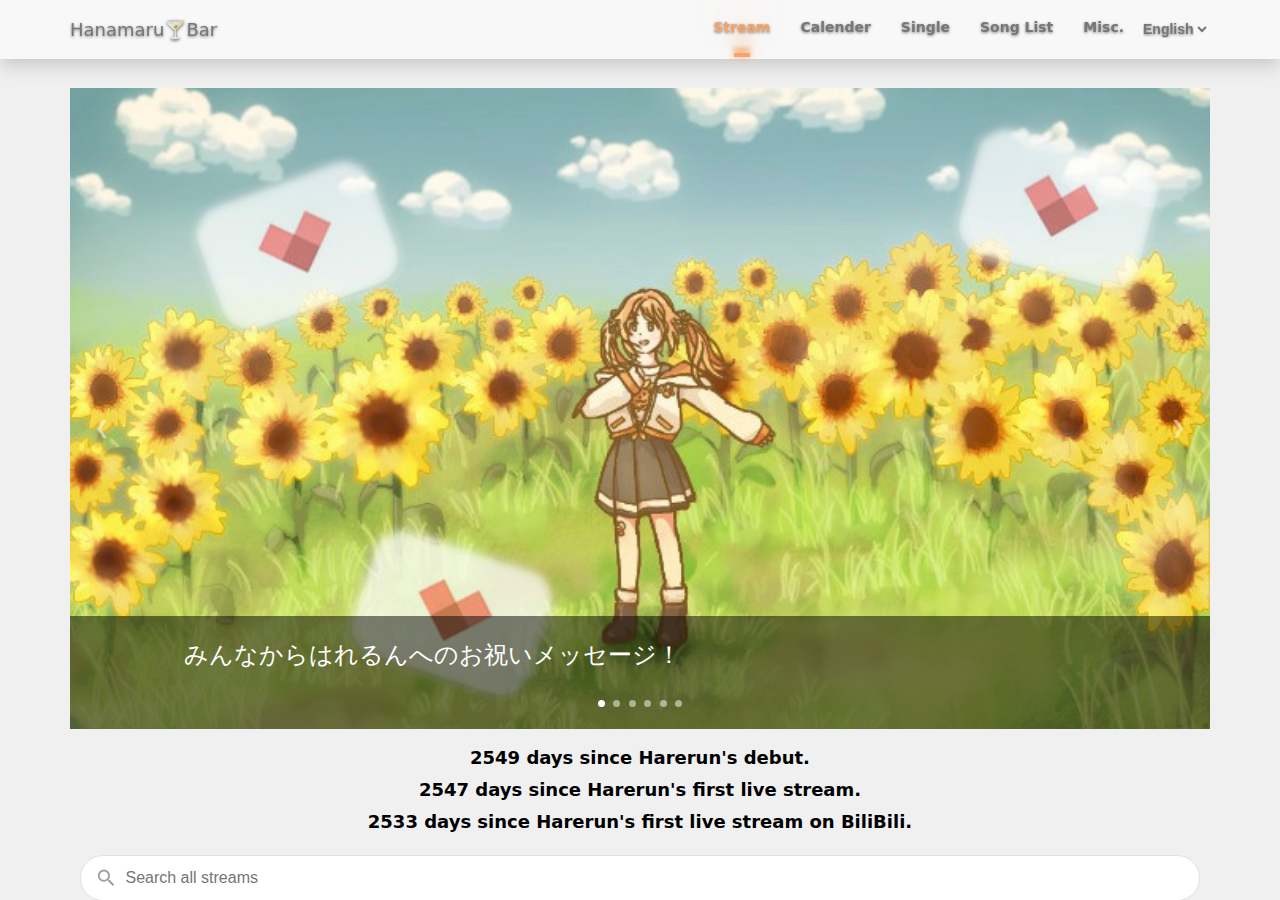
==== commit f9fb4228: "add birthday info" ====
--- a/index.html
+++ b/index.html
@@ -25,7 +25,7 @@
     <!-- CSS -->
     <link href="css/harerun.css?ver=4" rel="preload" crossorigin="anonymous" as="style">
     <link href="css/harerun.css?ver=4" rel="stylesheet" crossorigin="anonymous">
-    <script type="text/javascript" src="js/theme-loader.js?dev=230320"></script>
+    <script type="text/javascript" src="js/theme-loader.js?dev=230322"></script>
 
     <!-- Global site tag (gtag.js) - Google Analytics -->
     <script async src="https://www.googletagmanager.com/gtag/js?id=G-SH2SCGTXYC"></script>
@@ -46,7 +46,7 @@
         </div>
     </div>
 </div>
-<script type="text/javascript" src="js/app_boot.js?dev=230320"></script>
+<script type="text/javascript" src="js/app_boot.js?dev=230322"></script>
 <div class="scene" id="scene-main">
     <header id="app-header">
         <div class="container">
@@ -110,21 +110,21 @@
 </div>
 <!-- Placed at the end of the document so the pages load faster -->
 <!-- Language UI -->
-<script type="text/javascript" src="js/i18n/zh_cn.js?dev=230320"></script>
-<script type="text/javascript" src="js/i18n/jp.js?dev=230320"></script>
-<script type="text/javascript" src="js/i18n/en.js?dev=230320"></script>
+<script type="text/javascript" src="js/i18n/zh_cn.js?dev=230322"></script>
+<script type="text/javascript" src="js/i18n/jp.js?dev=230322"></script>
+<script type="text/javascript" src="js/i18n/en.js?dev=230322"></script>
 <!-- App Components -->
-<script type="text/javascript" src="js/app_kernel.js?dev=230320"></script>
-<script type="text/javascript" src="js/chart.min.js?dev=230320"></script>
-<script type="text/javascript" src="js/voice-button.js?dev=230320"></script>
-<script type="text/javascript" src="js/song-list.js?dev=230320"></script>
-<script type="text/javascript" src="js/forecast.js?dev=230320"></script>
-<script type="text/javascript" src="js/stream.js?dev=230320"></script>
-<script type="text/javascript" src="js/calender.js?dev=230320"></script>
-<script type="text/javascript" src="js/single.js?dev=230320"></script>
-<script type="text/javascript" src="js/misc.js?dev=230320"></script>
-<script type="text/javascript" src="js/app_database.js?dev=230320"></script>
-<script type="text/javascript" src="js/router.js?dev=230320"></script>
+<script type="text/javascript" src="js/app_kernel.js?dev=230322"></script>
+<script type="text/javascript" src="js/chart.min.js?dev=230322"></script>
+<script type="text/javascript" src="js/voice-button.js?dev=230322"></script>
+<script type="text/javascript" src="js/song-list.js?dev=230322"></script>
+<script type="text/javascript" src="js/forecast.js?dev=230322"></script>
+<script type="text/javascript" src="js/stream.js?dev=230322"></script>
+<script type="text/javascript" src="js/calender.js?dev=230322"></script>
+<script type="text/javascript" src="js/single.js?dev=230322"></script>
+<script type="text/javascript" src="js/misc.js?dev=230322"></script>
+<script type="text/javascript" src="js/app_database.js?dev=230322"></script>
+<script type="text/javascript" src="js/router.js?dev=230322"></script>
 <script>
     // The application boots here.
     splash_boot();
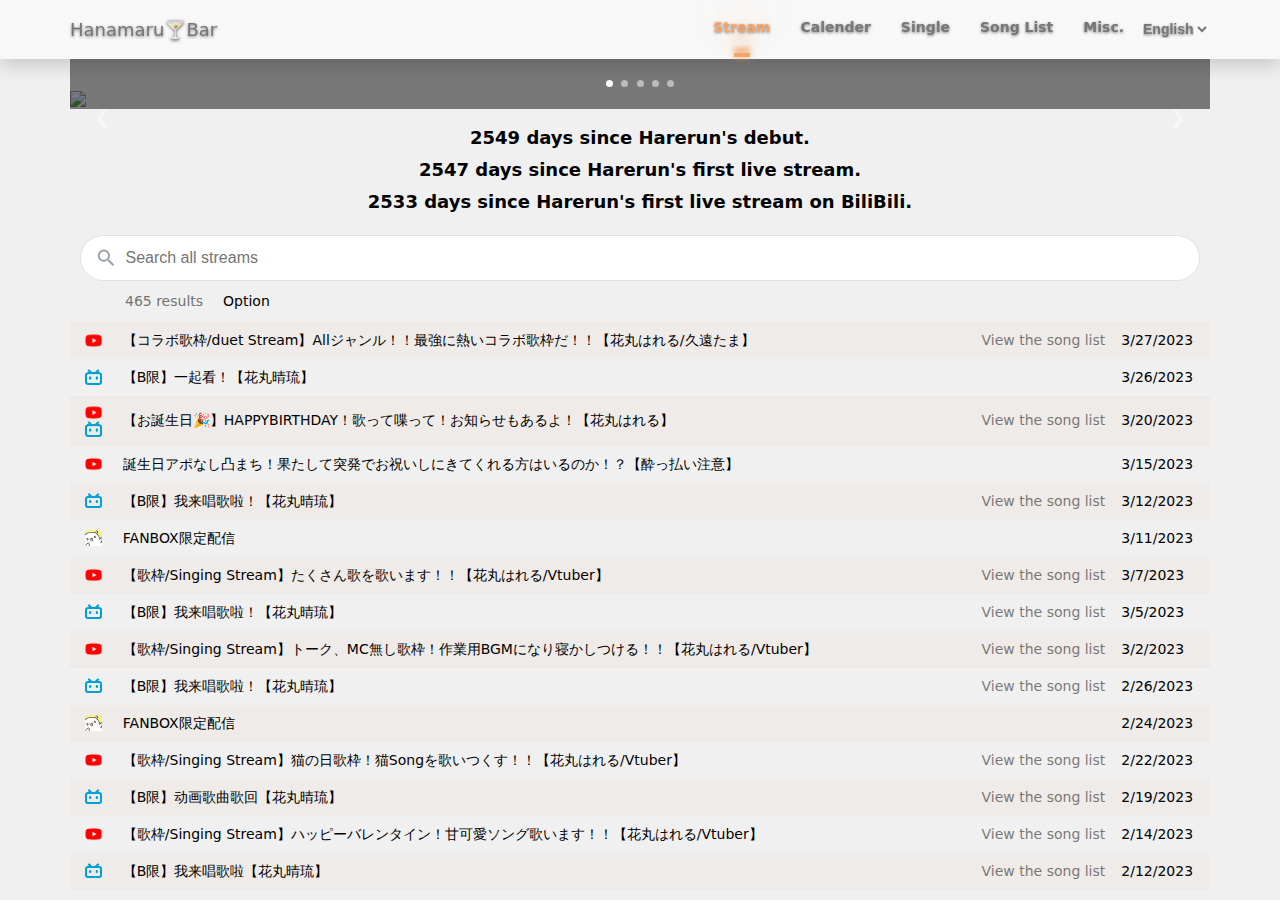
==== commit bb2662a7: "update option feature" ====
--- a/index.html
+++ b/index.html
@@ -25,7 +25,7 @@
     <!-- CSS -->
     <link href="css/harerun.css?ver=4" rel="preload" crossorigin="anonymous" as="style">
     <link href="css/harerun.css?ver=4" rel="stylesheet" crossorigin="anonymous">
-    <script type="text/javascript" src="js/theme-loader.js?dev=230322"></script>
+    <script type="text/javascript" src="js/theme-loader.js?dev=230329"></script>
 
     <!-- Global site tag (gtag.js) - Google Analytics -->
     <script async src="https://www.googletagmanager.com/gtag/js?id=G-SH2SCGTXYC"></script>
@@ -46,7 +46,7 @@
         </div>
     </div>
 </div>
-<script type="text/javascript" src="js/app_boot.js?dev=230322"></script>
+<script type="text/javascript" src="js/app_boot.js?dev=230329"></script>
 <div class="scene" id="scene-main">
     <header id="app-header">
         <div class="container">
@@ -110,21 +110,21 @@
 </div>
 <!-- Placed at the end of the document so the pages load faster -->
 <!-- Language UI -->
-<script type="text/javascript" src="js/i18n/zh_cn.js?dev=230322"></script>
-<script type="text/javascript" src="js/i18n/jp.js?dev=230322"></script>
-<script type="text/javascript" src="js/i18n/en.js?dev=230322"></script>
+<script type="text/javascript" src="js/i18n/zh_cn.js?dev=230329"></script>
+<script type="text/javascript" src="js/i18n/jp.js?dev=230329"></script>
+<script type="text/javascript" src="js/i18n/en.js?dev=230329"></script>
 <!-- App Components -->
-<script type="text/javascript" src="js/app_kernel.js?dev=230322"></script>
-<script type="text/javascript" src="js/chart.min.js?dev=230322"></script>
-<script type="text/javascript" src="js/voice-button.js?dev=230322"></script>
-<script type="text/javascript" src="js/song-list.js?dev=230322"></script>
-<script type="text/javascript" src="js/forecast.js?dev=230322"></script>
-<script type="text/javascript" src="js/stream.js?dev=230322"></script>
-<script type="text/javascript" src="js/calender.js?dev=230322"></script>
-<script type="text/javascript" src="js/single.js?dev=230322"></script>
-<script type="text/javascript" src="js/misc.js?dev=230322"></script>
-<script type="text/javascript" src="js/app_database.js?dev=230322"></script>
-<script type="text/javascript" src="js/router.js?dev=230322"></script>
+<script type="text/javascript" src="js/app_kernel.js?dev=230329"></script>
+<script type="text/javascript" src="js/chart.min.js?dev=230329"></script>
+<script type="text/javascript" src="js/voice-button.js?dev=230329"></script>
+<script type="text/javascript" src="js/song-list.js?dev=230329"></script>
+<script type="text/javascript" src="js/forecast.js?dev=230329"></script>
+<script type="text/javascript" src="js/stream.js?dev=230329"></script>
+<script type="text/javascript" src="js/calender.js?dev=230329"></script>
+<script type="text/javascript" src="js/single.js?dev=230329"></script>
+<script type="text/javascript" src="js/misc.js?dev=230329"></script>
+<script type="text/javascript" src="js/app_database.js?dev=230329"></script>
+<script type="text/javascript" src="js/router.js?dev=230329"></script>
 <script>
     // The application boots here.
     splash_boot();
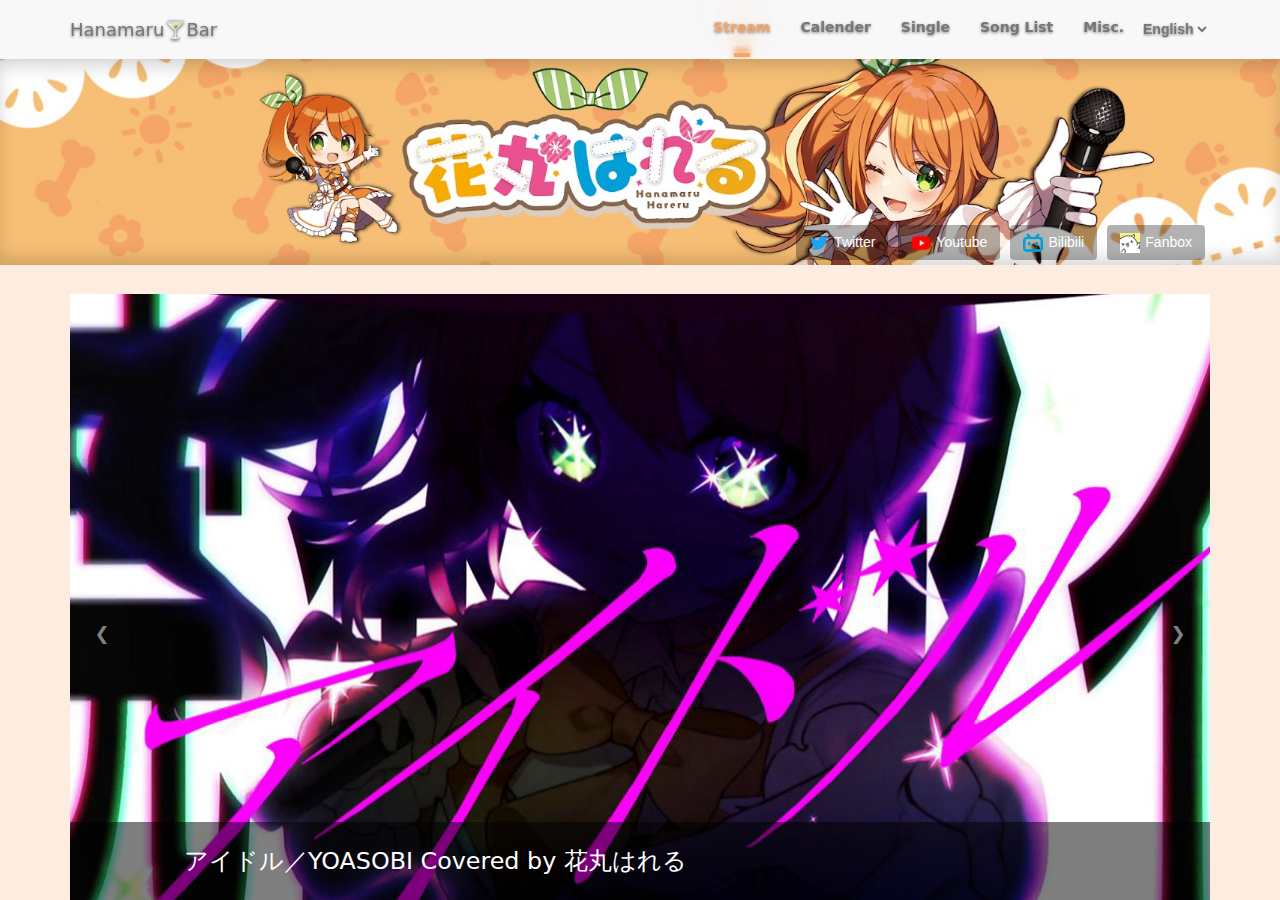
==== commit ac0e3b57: "Update a minor version" ====
--- a/index.html
+++ b/index.html
@@ -21,11 +21,11 @@
     <meta name="apple-mobile-web-app-title" content="花丸はれるまとめ">
     <meta name="apple-mobile-web-app-capable" content="yes">
 
-    <title>花丸はれるまとめ</title>
+    <title>花丸🍸バー</title>
     <!-- CSS -->
     <link href="css/harerun.css?ver=4" rel="preload" crossorigin="anonymous" as="style">
     <link href="css/harerun.css?ver=4" rel="stylesheet" crossorigin="anonymous">
-    <script type="text/javascript" src="js/theme-loader.js?dev=230329"></script>
+    <script type="text/javascript" src="js/theme-loader.js?dev=230607"></script>
 
     <!-- Global site tag (gtag.js) - Google Analytics -->
     <script async src="https://www.googletagmanager.com/gtag/js?id=G-SH2SCGTXYC"></script>
@@ -46,7 +46,7 @@
         </div>
     </div>
 </div>
-<script type="text/javascript" src="js/app_boot.js?dev=230329"></script>
+<script type="text/javascript" src="js/app_boot.js?dev=230607"></script>
 <div class="scene" id="scene-main">
     <header id="app-header">
         <div class="container">
@@ -100,8 +100,8 @@
                 </div>
                 <div class="footer-row">
                     <h5 id="f-lives-info"></h5>
-                    <li><a id="f-bilibili-schedule" href="https://live.bilibili.com/p/html/live-web-calendar/index.html#/search?id=441381282" target="_blank"></a></li>
                     <li><a id="f-bilibili-live" href="https://live.bilibili.com/21547895" target="_blank"></a></li>
+                    <li><a id="f-youtube-live" href="https://www.youtube.com/channel/UCyIcOCH-VWaRKH9IkR8hz7Q/live" target="_blank"></a></li>
                 </div>
             </div>
             <p id="f-license"></p>
@@ -110,21 +110,21 @@
 </div>
 <!-- Placed at the end of the document so the pages load faster -->
 <!-- Language UI -->
-<script type="text/javascript" src="js/i18n/zh_cn.js?dev=230329"></script>
-<script type="text/javascript" src="js/i18n/jp.js?dev=230329"></script>
-<script type="text/javascript" src="js/i18n/en.js?dev=230329"></script>
+<script type="text/javascript" src="js/i18n/zh_cn.js?dev=230607"></script>
+<script type="text/javascript" src="js/i18n/jp.js?dev=230607"></script>
+<script type="text/javascript" src="js/i18n/en.js?dev=230607"></script>
 <!-- App Components -->
-<script type="text/javascript" src="js/app_kernel.js?dev=230329"></script>
-<script type="text/javascript" src="js/chart.min.js?dev=230329"></script>
-<script type="text/javascript" src="js/voice-button.js?dev=230329"></script>
-<script type="text/javascript" src="js/song-list.js?dev=230329"></script>
-<script type="text/javascript" src="js/forecast.js?dev=230329"></script>
-<script type="text/javascript" src="js/stream.js?dev=230329"></script>
-<script type="text/javascript" src="js/calender.js?dev=230329"></script>
-<script type="text/javascript" src="js/single.js?dev=230329"></script>
-<script type="text/javascript" src="js/misc.js?dev=230329"></script>
-<script type="text/javascript" src="js/app_database.js?dev=230329"></script>
-<script type="text/javascript" src="js/router.js?dev=230329"></script>
+<script type="text/javascript" src="js/app_kernel.js?dev=230607"></script>
+<script type="text/javascript" src="js/chart.min.js?dev=230607"></script>
+<script type="text/javascript" src="js/voice-button.js?dev=230607"></script>
+<script type="text/javascript" src="js/song-list.js?dev=230607"></script>
+<script type="text/javascript" src="js/forecast.js?dev=230607"></script>
+<script type="text/javascript" src="js/stream.js?dev=230607"></script>
+<script type="text/javascript" src="js/calender.js?dev=230607"></script>
+<script type="text/javascript" src="js/single.js?dev=230607"></script>
+<script type="text/javascript" src="js/misc.js?dev=230607"></script>
+<script type="text/javascript" src="js/app_database.js?dev=230607"></script>
+<script type="text/javascript" src="js/router.js?dev=230607"></script>
 <script>
     // The application boots here.
     splash_boot();
--- a/css/harerun.css
+++ b/css/harerun.css
@@ -4,6 +4,14 @@
     --body-font-size: 1rem;
     --body-font-weight: 400;
     --body-line-height: 1.5;
+}
+
+ul {
+    padding-inline-start: 20px;
+}
+
+ol ul {
+    list-style-type: disc;
 }
 
 .time-row a > *, td a > * {
@@ -407,9 +415,9 @@
 
 /* search box */
 .search-border {
-    background-color: #fff;
+    background-color: rgba(255, 255, 255, 0.8);
     display: flex;
-    border: 1px solid #dfe1e5;
+    border: 1px solid rgba(223, 225, 229, 0.8);
     box-shadow: none;
     border-radius: 24px;
     z-index: 3;
@@ -694,7 +702,8 @@
 }
 
 #calender-days>tr, #calender-days>tr>td {
-    min-height: 80px;
+    height: 80px;
+    border-top: 1px solid rgba(var(--main-color), 0.3);
 }
 
 .vertical-rest-day {
@@ -716,9 +725,9 @@
     color: #000;
     font-size: 16px;
     padding: .5em .5em .5em .5em;
-    border: 0;
     margin: 0;
     border-radius: 3px;
+    border: 1px solid rgba(173, 173, 173, 0.5);
     text-indent: 0.01px;
     text-overflow: '';
     -webkit-appearance: button;
@@ -798,7 +807,7 @@
     background-clip: border-box;
     border: 1px solid rgba(0,0,0,.125);
     border-radius: .25rem;
-    background-color: rgb(var(--background-color));
+    background-color: rgba(var(--card-color), 0.8);
 }
 
 .card-img, .card-img-top {
@@ -843,7 +852,7 @@
     font-size: .875rem;
     border-radius: 0.2rem;
     color: rgb(var(--button-text));
-    background-color: rgb(var(--button-color));
+    background-color: rgb(var(--card-button-color));
     border-color: rgb(var(--button-color));
     vertical-align: top;
 }
--- a/css/harerun.css
+++ b/css/harerun.css
@@ -4,6 +4,14 @@
     --body-font-size: 1rem;
     --body-font-weight: 400;
     --body-line-height: 1.5;
+}
+
+ul {
+    padding-inline-start: 20px;
+}
+
+ol ul {
+    list-style-type: disc;
 }
 
 .time-row a > *, td a > * {
@@ -407,9 +415,9 @@
 
 /* search box */
 .search-border {
-    background-color: #fff;
+    background-color: rgba(255, 255, 255, 0.8);
     display: flex;
-    border: 1px solid #dfe1e5;
+    border: 1px solid rgba(223, 225, 229, 0.8);
     box-shadow: none;
     border-radius: 24px;
     z-index: 3;
@@ -694,7 +702,8 @@
 }
 
 #calender-days>tr, #calender-days>tr>td {
-    min-height: 80px;
+    height: 80px;
+    border-top: 1px solid rgba(var(--main-color), 0.3);
 }
 
 .vertical-rest-day {
@@ -716,9 +725,9 @@
     color: #000;
     font-size: 16px;
     padding: .5em .5em .5em .5em;
-    border: 0;
     margin: 0;
     border-radius: 3px;
+    border: 1px solid rgba(173, 173, 173, 0.5);
     text-indent: 0.01px;
     text-overflow: '';
     -webkit-appearance: button;
@@ -798,7 +807,7 @@
     background-clip: border-box;
     border: 1px solid rgba(0,0,0,.125);
     border-radius: .25rem;
-    background-color: rgb(var(--background-color));
+    background-color: rgba(var(--card-color), 0.8);
 }
 
 .card-img, .card-img-top {
@@ -843,7 +852,7 @@
     font-size: .875rem;
     border-radius: 0.2rem;
     color: rgb(var(--button-text));
-    background-color: rgb(var(--button-color));
+    background-color: rgb(var(--card-button-color));
     border-color: rgb(var(--button-color));
     vertical-align: top;
 }
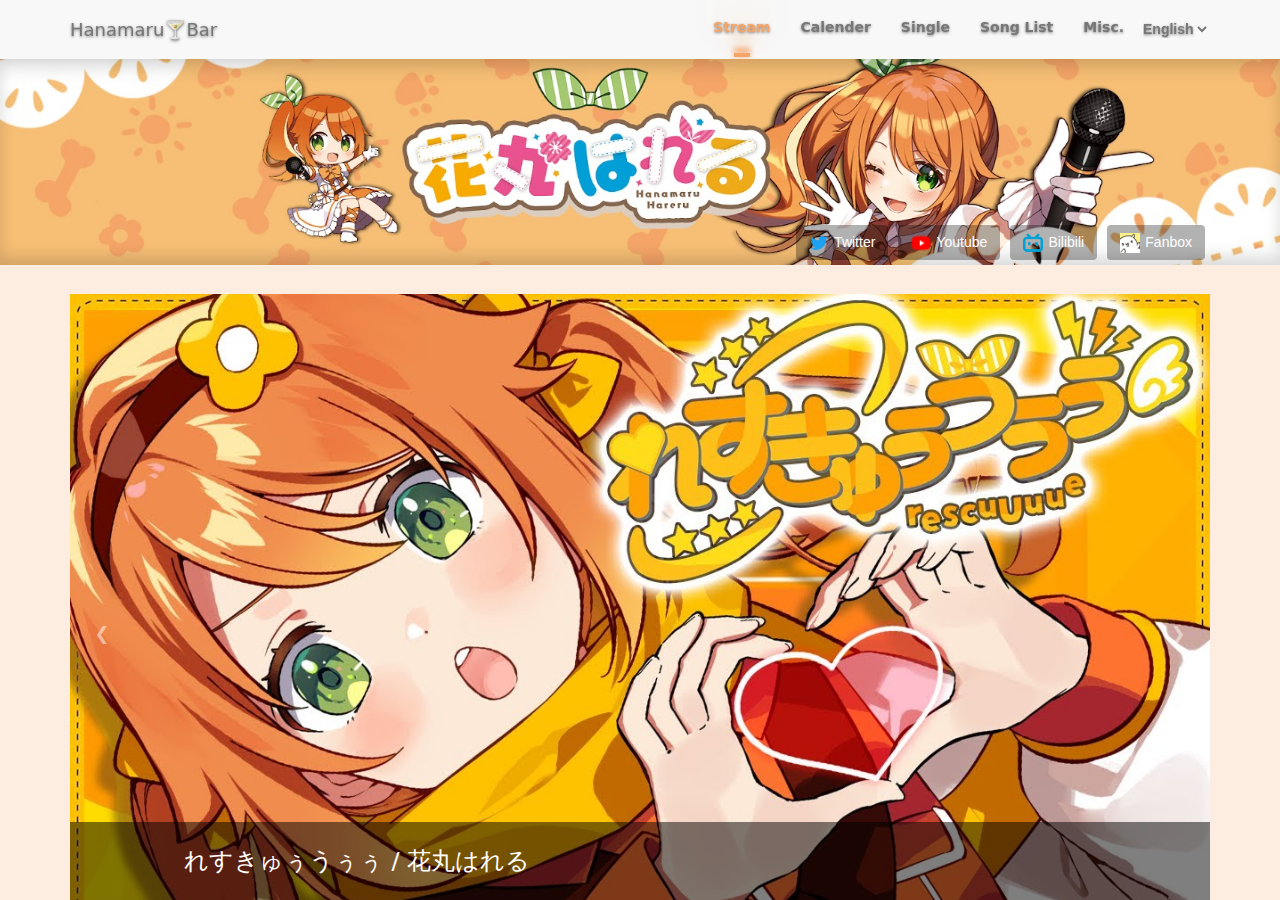
==== commit c2114b51: "update tag" ====
--- a/index.html
+++ b/index.html
@@ -23,9 +23,9 @@
 
     <title>花丸🍸バー</title>
     <!-- CSS -->
-    <link href="css/harerun.css?ver=4" rel="preload" crossorigin="anonymous" as="style">
-    <link href="css/harerun.css?ver=4" rel="stylesheet" crossorigin="anonymous">
-    <script type="text/javascript" src="js/theme-loader.js?dev=230607"></script>
+    <link href="css/harerun.css?ver=5" rel="preload" crossorigin="anonymous" as="style">
+    <link href="css/harerun.css?ver=5" rel="stylesheet" crossorigin="anonymous">
+    <script type="text/javascript" src="js/theme-loader.js?dev=230801"></script>
 
     <!-- Global site tag (gtag.js) - Google Analytics -->
     <script async src="https://www.googletagmanager.com/gtag/js?id=G-SH2SCGTXYC"></script>
@@ -46,7 +46,7 @@
         </div>
     </div>
 </div>
-<script type="text/javascript" src="js/app_boot.js?dev=230607"></script>
+<script type="text/javascript" src="js/app_boot.js?dev=230801"></script>
 <div class="scene" id="scene-main">
     <header id="app-header">
         <div class="container">
@@ -110,21 +110,21 @@
 </div>
 <!-- Placed at the end of the document so the pages load faster -->
 <!-- Language UI -->
-<script type="text/javascript" src="js/i18n/zh_cn.js?dev=230607"></script>
-<script type="text/javascript" src="js/i18n/jp.js?dev=230607"></script>
-<script type="text/javascript" src="js/i18n/en.js?dev=230607"></script>
+<script type="text/javascript" src="js/i18n/zh_cn.js?dev=230801"></script>
+<script type="text/javascript" src="js/i18n/jp.js?dev=230801"></script>
+<script type="text/javascript" src="js/i18n/en.js?dev=230801"></script>
 <!-- App Components -->
-<script type="text/javascript" src="js/app_kernel.js?dev=230607"></script>
-<script type="text/javascript" src="js/chart.min.js?dev=230607"></script>
-<script type="text/javascript" src="js/voice-button.js?dev=230607"></script>
-<script type="text/javascript" src="js/song-list.js?dev=230607"></script>
-<script type="text/javascript" src="js/forecast.js?dev=230607"></script>
-<script type="text/javascript" src="js/stream.js?dev=230607"></script>
-<script type="text/javascript" src="js/calender.js?dev=230607"></script>
-<script type="text/javascript" src="js/single.js?dev=230607"></script>
-<script type="text/javascript" src="js/misc.js?dev=230607"></script>
-<script type="text/javascript" src="js/app_database.js?dev=230607"></script>
-<script type="text/javascript" src="js/router.js?dev=230607"></script>
+<script type="text/javascript" src="js/app_kernel.js?dev=230801"></script>
+<script type="text/javascript" src="js/chart.min.js?dev=230801"></script>
+<script type="text/javascript" src="js/voice-button.js?dev=230801"></script>
+<script type="text/javascript" src="js/song-list.js?dev=230801"></script>
+<script type="text/javascript" src="js/forecast.js?dev=230801"></script>
+<script type="text/javascript" src="js/stream.js?dev=230801"></script>
+<script type="text/javascript" src="js/calender.js?dev=230801"></script>
+<script type="text/javascript" src="js/single.js?dev=230801"></script>
+<script type="text/javascript" src="js/misc.js?dev=230801"></script>
+<script type="text/javascript" src="js/app_database.js?dev=230801"></script>
+<script type="text/javascript" src="js/router.js?dev=230801"></script>
 <script>
     // The application boots here.
     splash_boot();
--- a/css/harerun.css
+++ b/css/harerun.css
@@ -366,7 +366,8 @@
     margin-right: 5px;
     font-size: 14px;
 }
-.hnmr-btn.active, .hnmr-btn:hover {
+
+.hnmr-btn.active {
     color: #000;
     background-color: #f9fafb;
     border-color: #f9fafb;
@@ -458,7 +459,6 @@
 .search-counter {
     margin-top: 5px;
     margin-bottom: 10px;
-    margin-left: 55px;
     color: rgb(var(--hint-color));
 }
 
@@ -768,6 +768,7 @@
 #calender-day-items tr {
     min-height: 50px;
     height: 50px;
+    border-top: 1px solid rgba(var(--main-color), 0.3);
 }
 
 #calender-day-items tr > td {
@@ -989,6 +990,16 @@
 
 /* PC version styles */
 @media screen and (min-width: 767px) {
+    .hnmr-btn:hover {
+        color: #000;
+        background-color: #f9fafb;
+        border-color: #f9fafb;
+    }
+
+    .search-counter {
+        margin-left: 55px;
+    }
+
     #hareru-birthday-content {
         padding-top: 1.5em;
     }
@@ -1185,6 +1196,10 @@
 
 /* Mobile version styles */
 @media screen and (max-width: 766px) {
+    .search-counter {
+        margin-left: 5px;
+    }
+
     #hareru-birthday-content {
         padding-top: 1em;
         margin-bottom: 15px;
--- a/css/harerun.css
+++ b/css/harerun.css
@@ -366,7 +366,8 @@
     margin-right: 5px;
     font-size: 14px;
 }
-.hnmr-btn.active, .hnmr-btn:hover {
+
+.hnmr-btn.active {
     color: #000;
     background-color: #f9fafb;
     border-color: #f9fafb;
@@ -458,7 +459,6 @@
 .search-counter {
     margin-top: 5px;
     margin-bottom: 10px;
-    margin-left: 55px;
     color: rgb(var(--hint-color));
 }
 
@@ -768,6 +768,7 @@
 #calender-day-items tr {
     min-height: 50px;
     height: 50px;
+    border-top: 1px solid rgba(var(--main-color), 0.3);
 }
 
 #calender-day-items tr > td {
@@ -989,6 +990,16 @@
 
 /* PC version styles */
 @media screen and (min-width: 767px) {
+    .hnmr-btn:hover {
+        color: #000;
+        background-color: #f9fafb;
+        border-color: #f9fafb;
+    }
+
+    .search-counter {
+        margin-left: 55px;
+    }
+
     #hareru-birthday-content {
         padding-top: 1.5em;
     }
@@ -1185,6 +1196,10 @@
 
 /* Mobile version styles */
 @media screen and (max-width: 766px) {
+    .search-counter {
+        margin-left: 5px;
+    }
+
     #hareru-birthday-content {
         padding-top: 1em;
         margin-bottom: 15px;
